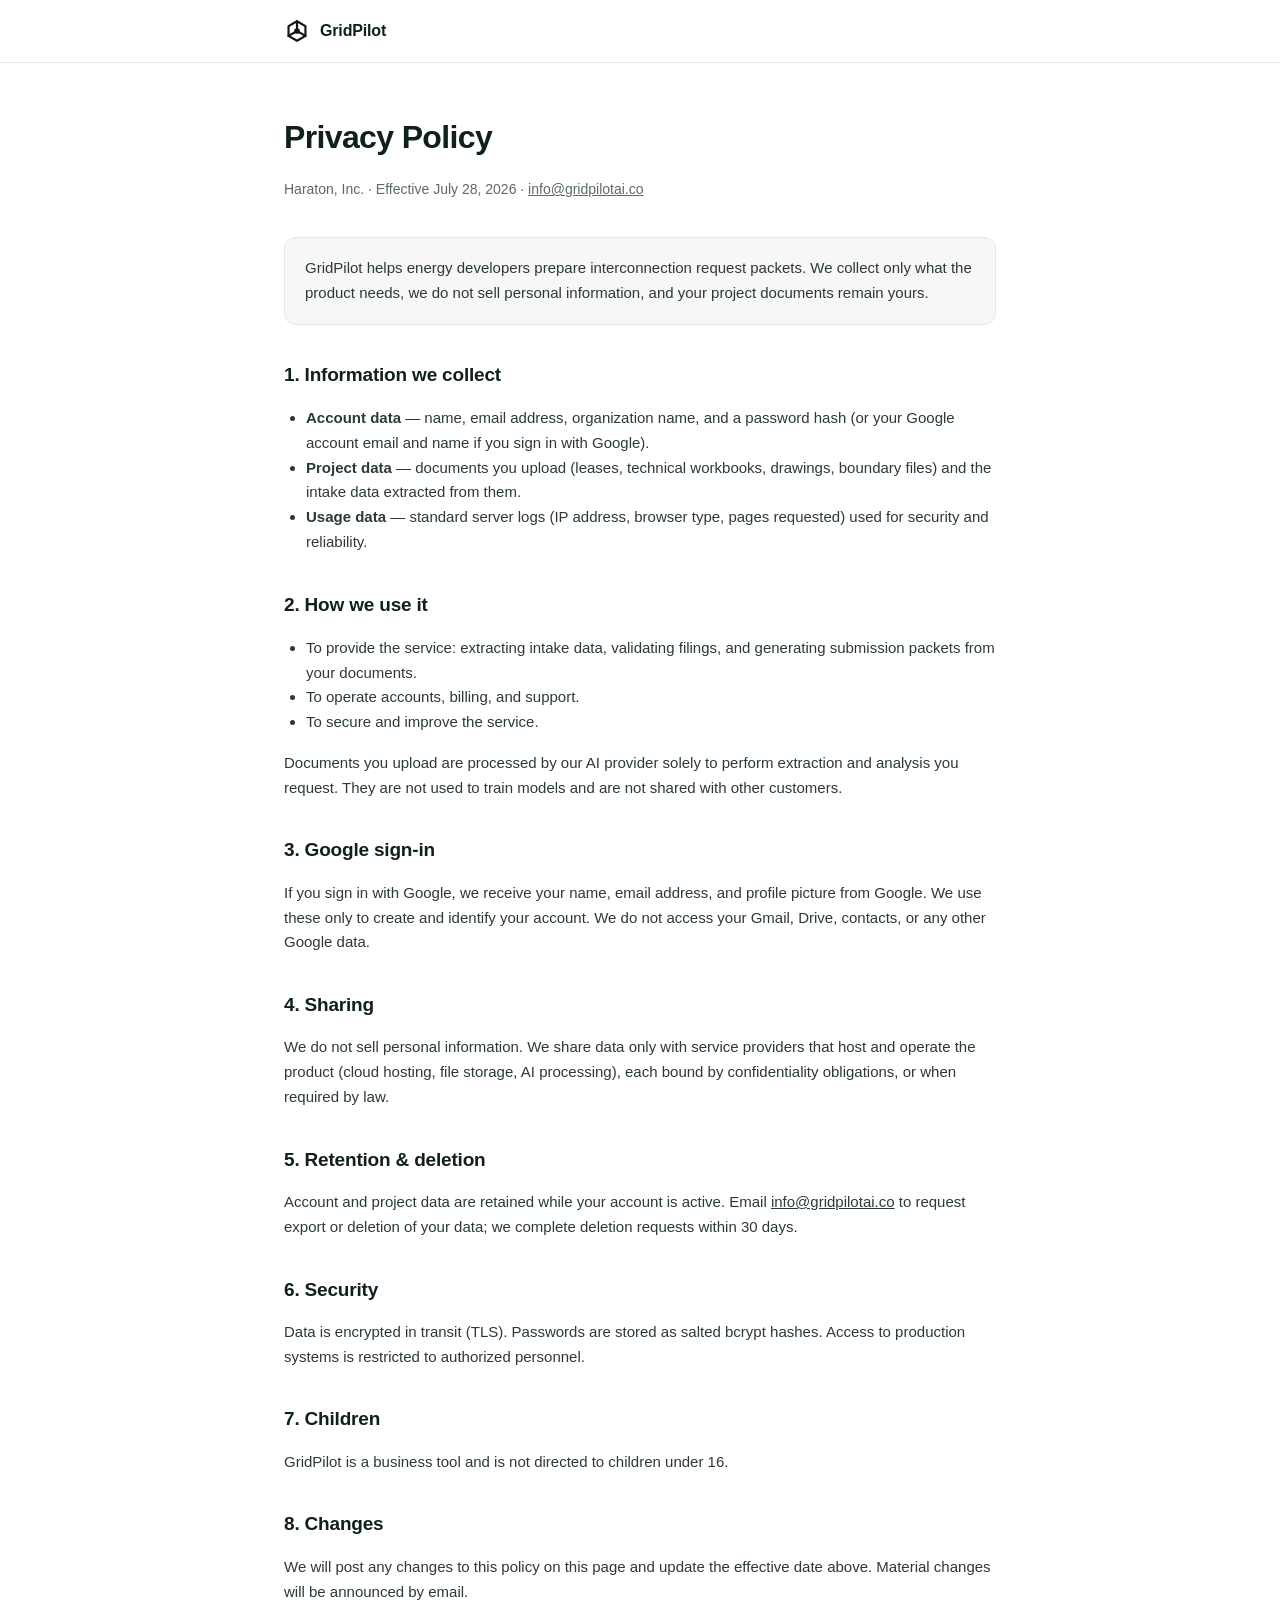
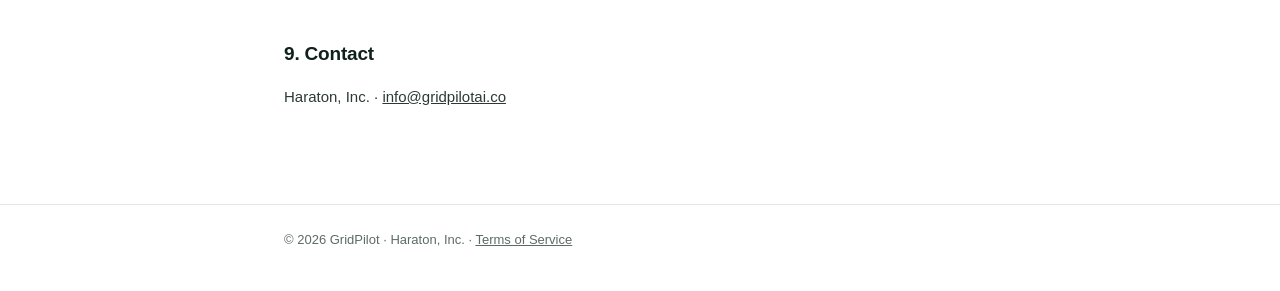
==== docs/privacy.html @ 3123adae "Add privacy policy and terms of service pages; footer links Co-authored-by: Cursor <cursoragent@curs" ====
<!doctype html>
<html lang="en">
<head>
  <meta charset="utf-8" />
  <meta name="viewport" content="width=device-width, initial-scale=1" />
  <title>Privacy Policy — GridPilot</title>
  <link rel="icon" href="assets/img/logo.svg" type="image/svg+xml" />
  <style>
    :root { --ink: #10201b; --muted: #5c6b64; --line: #e4e8e5; --soft: #f6f7f6; }
    * { box-sizing: border-box; }
    body { margin: 0; font-family: "Inter", -apple-system, BlinkMacSystemFont, "Segoe UI", sans-serif;
           color: var(--ink); background: #fff; line-height: 1.65; }
    header { border-bottom: 1px solid var(--line); }
    .wrap { max-width: 760px; margin: 0 auto; padding: 0 24px; }
    header .wrap { display: flex; align-items: center; gap: 10px; padding-top: 18px; padding-bottom: 18px; }
    header img { height: 26px; }
    header a { color: var(--ink); text-decoration: none; font-weight: 600; letter-spacing: -0.01em; }
    main { padding: 48px 0 80px; }
    h1 { font-size: 32px; letter-spacing: -0.02em; margin: 0 0 6px; }
    .meta { color: var(--muted); font-size: 14px; margin-bottom: 36px; }
    h2 { font-size: 19px; letter-spacing: -0.01em; margin: 34px 0 10px; }
    p, li { font-size: 15px; color: #2c3a34; }
    ul { padding-left: 22px; }
    .card { background: var(--soft); border: 1px solid var(--line); border-radius: 12px; padding: 18px 20px; }
    footer { border-top: 1px solid var(--line); padding: 24px 0 40px; color: var(--muted); font-size: 13px; }
    a { color: inherit; }
  </style>
</head>
<body>
  <header>
    <div class="wrap">
      <img src="assets/img/logo.svg" alt="" />
      <a href="index.html">GridPilot</a>
    </div>
  </header>
  <main>
    <div class="wrap">
      <h1>Privacy Policy</h1>
      <p class="meta">Haraton, Inc. · Effective July 28, 2026 · <a href="mailto:info@gridpilotai.co">info@gridpilotai.co</a></p>

      <p class="card">GridPilot helps energy developers prepare interconnection request packets.
      We collect only what the product needs, we do not sell personal information, and your
      project documents remain yours.</p>

      <h2>1. Information we collect</h2>
      <ul>
        <li><strong>Account data</strong> — name, email address, organization name, and a password hash
        (or your Google account email and name if you sign in with Google).</li>
        <li><strong>Project data</strong> — documents you upload (leases, technical workbooks,
        drawings, boundary files) and the intake data extracted from them.</li>
        <li><strong>Usage data</strong> — standard server logs (IP address, browser type, pages
        requested) used for security and reliability.</li>
      </ul>

      <h2>2. How we use it</h2>
      <ul>
        <li>To provide the service: extracting intake data, validating filings, and generating
        submission packets from your documents.</li>
        <li>To operate accounts, billing, and support.</li>
        <li>To secure and improve the service.</li>
      </ul>
      <p>Documents you upload are processed by our AI provider solely to perform extraction and
      analysis you request. They are not used to train models and are not shared with other
      customers.</p>

      <h2>3. Google sign-in</h2>
      <p>If you sign in with Google, we receive your name, email address, and profile picture from
      Google. We use these only to create and identify your account. We do not access your Gmail,
      Drive, contacts, or any other Google data.</p>

      <h2>4. Sharing</h2>
      <p>We do not sell personal information. We share data only with service providers that host
      and operate the product (cloud hosting, file storage, AI processing), each bound by
      confidentiality obligations, or when required by law.</p>

      <h2>5. Retention &amp; deletion</h2>
      <p>Account and project data are retained while your account is active. Email
      <a href="mailto:info@gridpilotai.co">info@gridpilotai.co</a> to request export or deletion of
      your data; we complete deletion requests within 30 days.</p>

      <h2>6. Security</h2>
      <p>Data is encrypted in transit (TLS). Passwords are stored as salted bcrypt hashes. Access
      to production systems is restricted to authorized personnel.</p>

      <h2>7. Children</h2>
      <p>GridPilot is a business tool and is not directed to children under 16.</p>

      <h2>8. Changes</h2>
      <p>We will post any changes to this policy on this page and update the effective date above.
      Material changes will be announced by email.</p>

      <h2>9. Contact</h2>
      <p>Haraton, Inc. · <a href="mailto:info@gridpilotai.co">info@gridpilotai.co</a></p>
    </div>
  </main>
  <footer>
    <div class="wrap">© 2026 GridPilot · Haraton, Inc. · <a href="terms.html">Terms of Service</a></div>
  </footer>
</body>
</html>
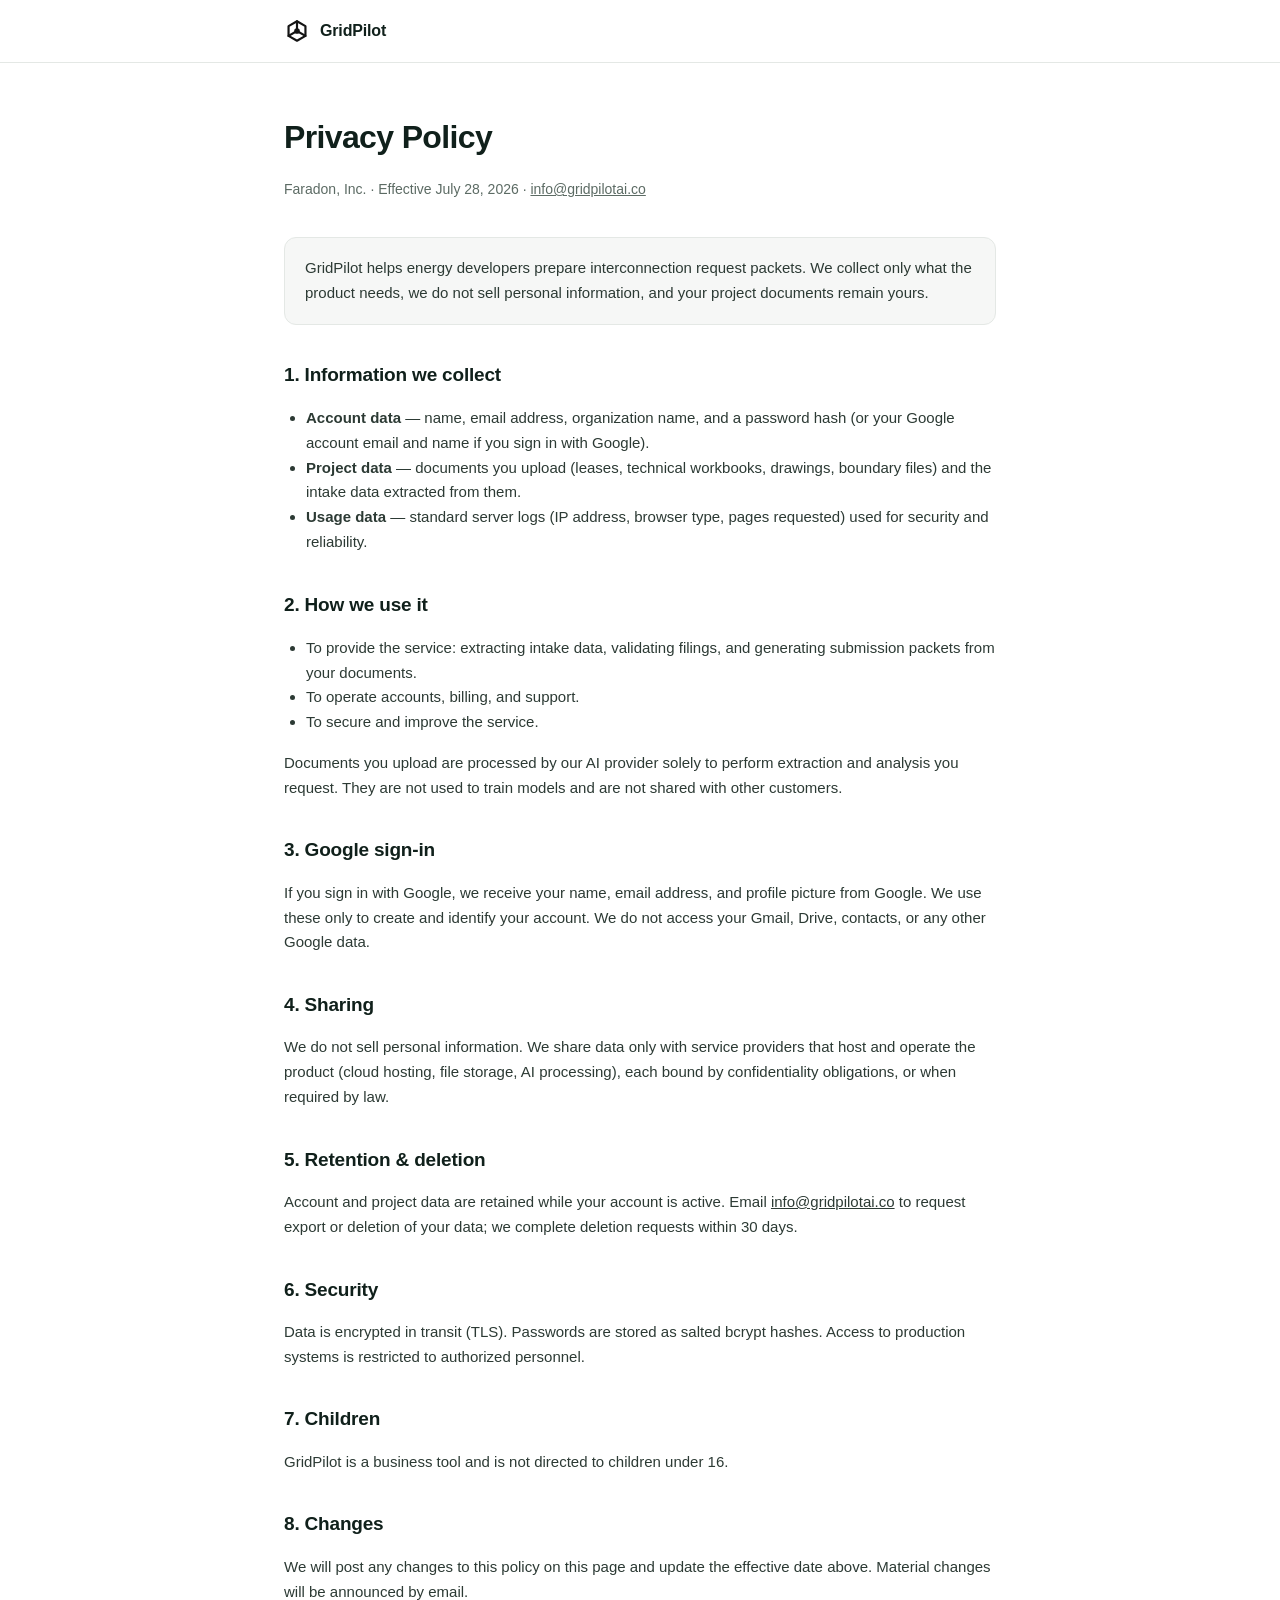
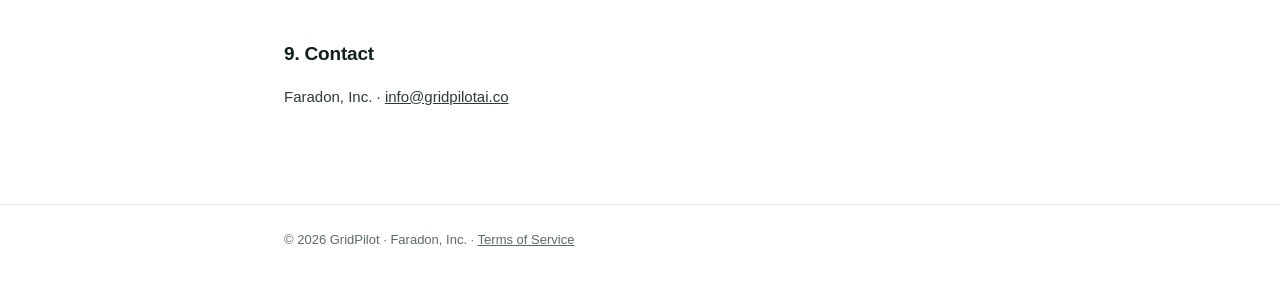
==== commit 9e149e46: "Rename company to Faradon, Inc. across landing and legal pages. Co-authored-by: Cursor <cursoragent@" ====
--- a/docs/privacy.html
+++ b/docs/privacy.html
@@ -36,7 +36,7 @@
   <main>
     <div class="wrap">
       <h1>Privacy Policy</h1>
-      <p class="meta">Haraton, Inc. · Effective July 28, 2026 · <a href="mailto:info@gridpilotai.co">info@gridpilotai.co</a></p>
+      <p class="meta">Faradon, Inc. · Effective July 28, 2026 · <a href="mailto:info@gridpilotai.co">info@gridpilotai.co</a></p>
 
       <p class="card">GridPilot helps energy developers prepare interconnection request packets.
       We collect only what the product needs, we do not sell personal information, and your
@@ -90,11 +90,11 @@
       Material changes will be announced by email.</p>
 
       <h2>9. Contact</h2>
-      <p>Haraton, Inc. · <a href="mailto:info@gridpilotai.co">info@gridpilotai.co</a></p>
+      <p>Faradon, Inc. · <a href="mailto:info@gridpilotai.co">info@gridpilotai.co</a></p>
     </div>
   </main>
   <footer>
-    <div class="wrap">© 2026 GridPilot · Haraton, Inc. · <a href="terms.html">Terms of Service</a></div>
+    <div class="wrap">© 2026 GridPilot · Faradon, Inc. · <a href="terms.html">Terms of Service</a></div>
   </footer>
 </body>
 </html>
